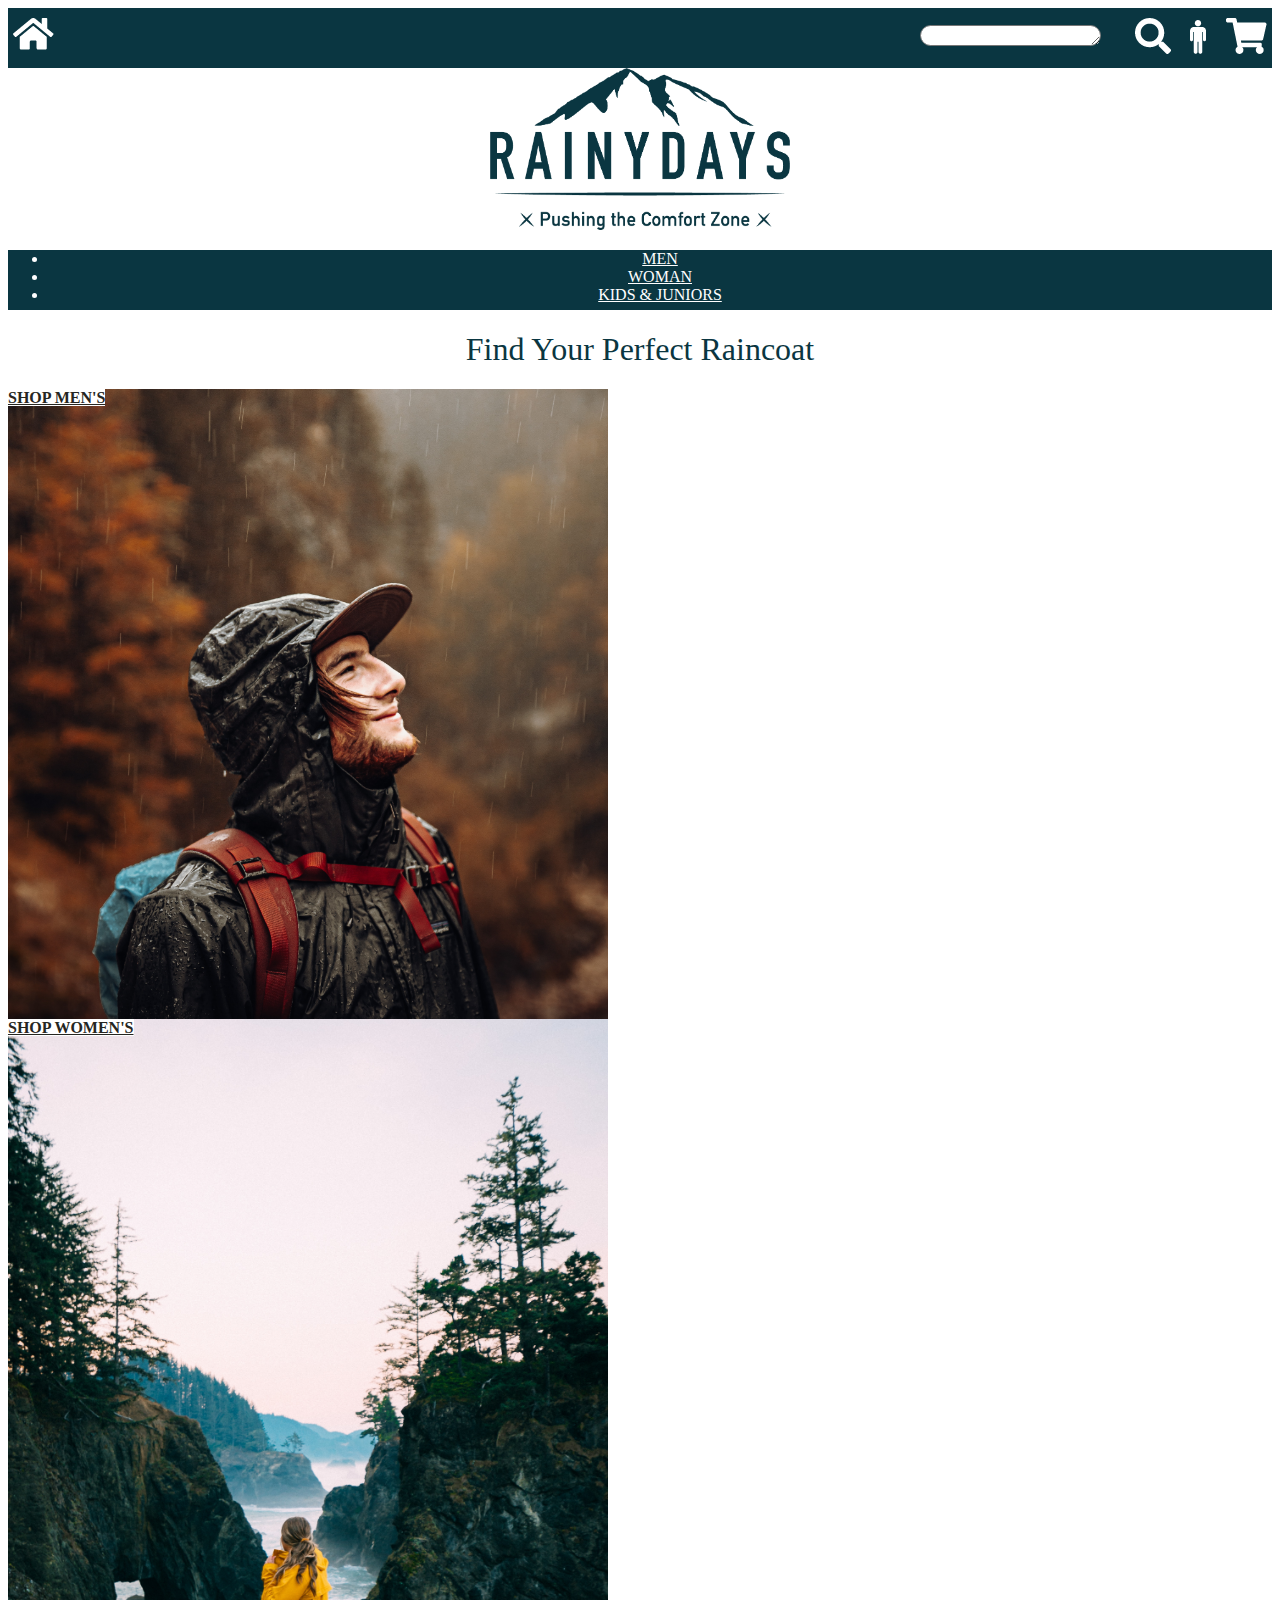
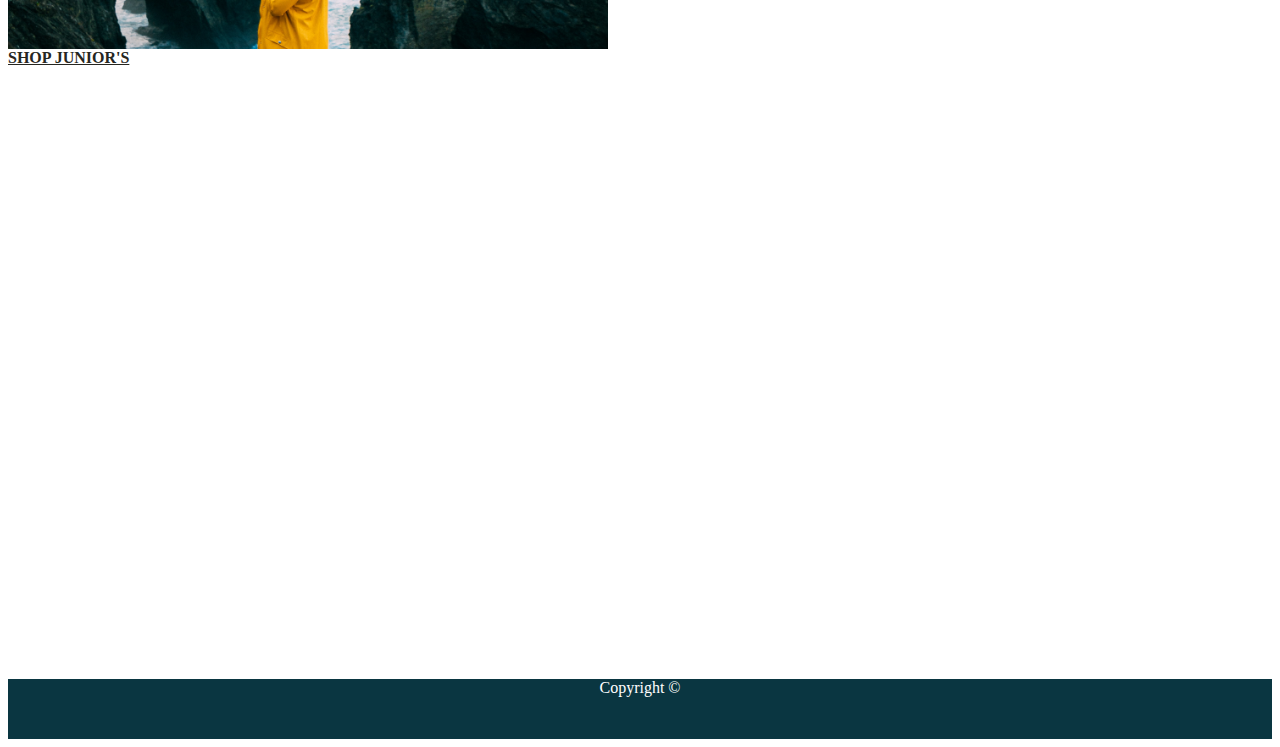
==== index.html @ 7eee3d95 "Initial commit" ====
<!DOCTYPE html>
<html>
    <head>
        <title>Rainy Days | Home</title>
        <meta name="description" content="This is a page for perfect raincoats">
        <meta name="viewport" content="width=device-width, initial-scale=1.0">
        <link href="styles.css" rel="stylesheet">
    </head>
    <body>
        <header class="header">
            <img src="images/Icon awesome-home.png" class="home-logo" alt="Logo of a house">
        <div class="right-logo">
            <textarea id="search" name="search"></textarea>
            <img src="images/Icon awesome-search.png" class="search-logo" alt="Logo of a magnifying glass">
            <img src="images/Icon ionic-ios-man.png" class="person-logo" alt="Logo of a person">
            <img src="images/Icon awesome-shopping-cart.png" class="cart-logo" alt="Logo of a shopping cart">
        </div>
        </header>
        <section class="welcome">
          <img src="images/RainyDays_Logo.png" class="rainydays_logo" alt="RainyDays Logo, block letters with a mountain ridge behind">
        </section>
        <section class=navigation>
            <nav>
                <ul>
                  <li><a href="MEN.html" class="navi">MEN</a></li>
                  <li><a href="WOMAN.html" class="navi">WOMAN</a></li>
                  <li><a href="KIDS & JUNIORS.html" class="navi">KIDS & JUNIORS</a></li>
                </ul>
           </nav>
        </section>
     <main>
         <h1>Find Your Perfect Raincoat</h1>
        <section class="welcome-men">
            <a href="MEN.html" class="cta-men">SHOP MEN'S</a>
        </section>
        <section class="welcome-women">
            <a href="WOMAN.html" class="cta-women">SHOP WOMEN'S</a>
        </section>
        <section class="welcome-kids">
            <a href="KIDS & JUNIORS.html" class="cta-kids">SHOP JUNIOR'S</a>
        </section>
     </main>
     <footer>Copyright &copy;</footer>
    </body>
</html>
---- styles.css ----
.rainydays_logo {
  max-width: 300px;
  float: center;
  margin-right: 15;
}

h1 {
  font-family: Cambria, Cochin, Georgia, Times, "Times New Roman", serif;
  font-size: 32;
  font-weight: lighter;
  color: #0a3641;
}

.men-shop {
  max-width: 550px;
  float: left;
  margin-right: 15;
}

.woman-shop {
  max-width: 550px;
  float: right;
  margin-right: 15;
}

.juniors-shop {
  max-width: 550px;
  margin-right: 15;
}

header,
footer {
  background-color: #0a3641;
  color: #ffffff;
  height: 60px;
}

.welcome {
  text-align: center;
}

footer {
  text-align: center;
}

h1 {
  text-align: center;
}

.navigation {
  background-color: #0a3641;
  color: #ffffff;
  text-align: center;
  height: 60px;
}

.navi {
  background-color: #0a3641;
  color: #ffffff;
}

.cta-men,
.cta-women,
.cta-kids {
  font-family: Calisto MT;
  font-size: 14;
  font-weight: bold;
}

.cta-men {
  background-color: #ffffff;
  color: #262621;
}

.cta-women {
  background-color: #ffffff;
  color: #262621;
}

.cta-kids {
  background-color: #ffffff;
  color: #262621;
}

/* Home page */

.welcome-men {
  background-image: url("images/Rain22.jpg");
  background-size: 600px;
  background-repeat: no-repeat;
  min-height: 70vh;
}

.welcome-women {
  background-image: url("images/Rain 7.jpg");
  background-size: 600px;
  background-repeat: no-repeat;
  min-height: 70vh;
}

.welcome-kids {
  background-image: url("images/Rain1.jpg");
  background-size: 450px;
  background-repeat: no-repeat;
  min-height: 70vh;
}

.header {
  position: relative;
}

.home-logo {
  position: relative;
  top: 10px;
  float: left;
  left: 5px;
}

.right-logo {
  position: relative;
  top: 10px;
  float: right;
  right: 5px;
}

.person-logo {
  position: relative;
  right: 15px;
}

.search-logo {
  position: relative;
  right: 30px;
}

textarea {
  position: relative;
  height: 15px;
  right: 60px;
  bottom: 8px;
  border-radius: 50px;
}
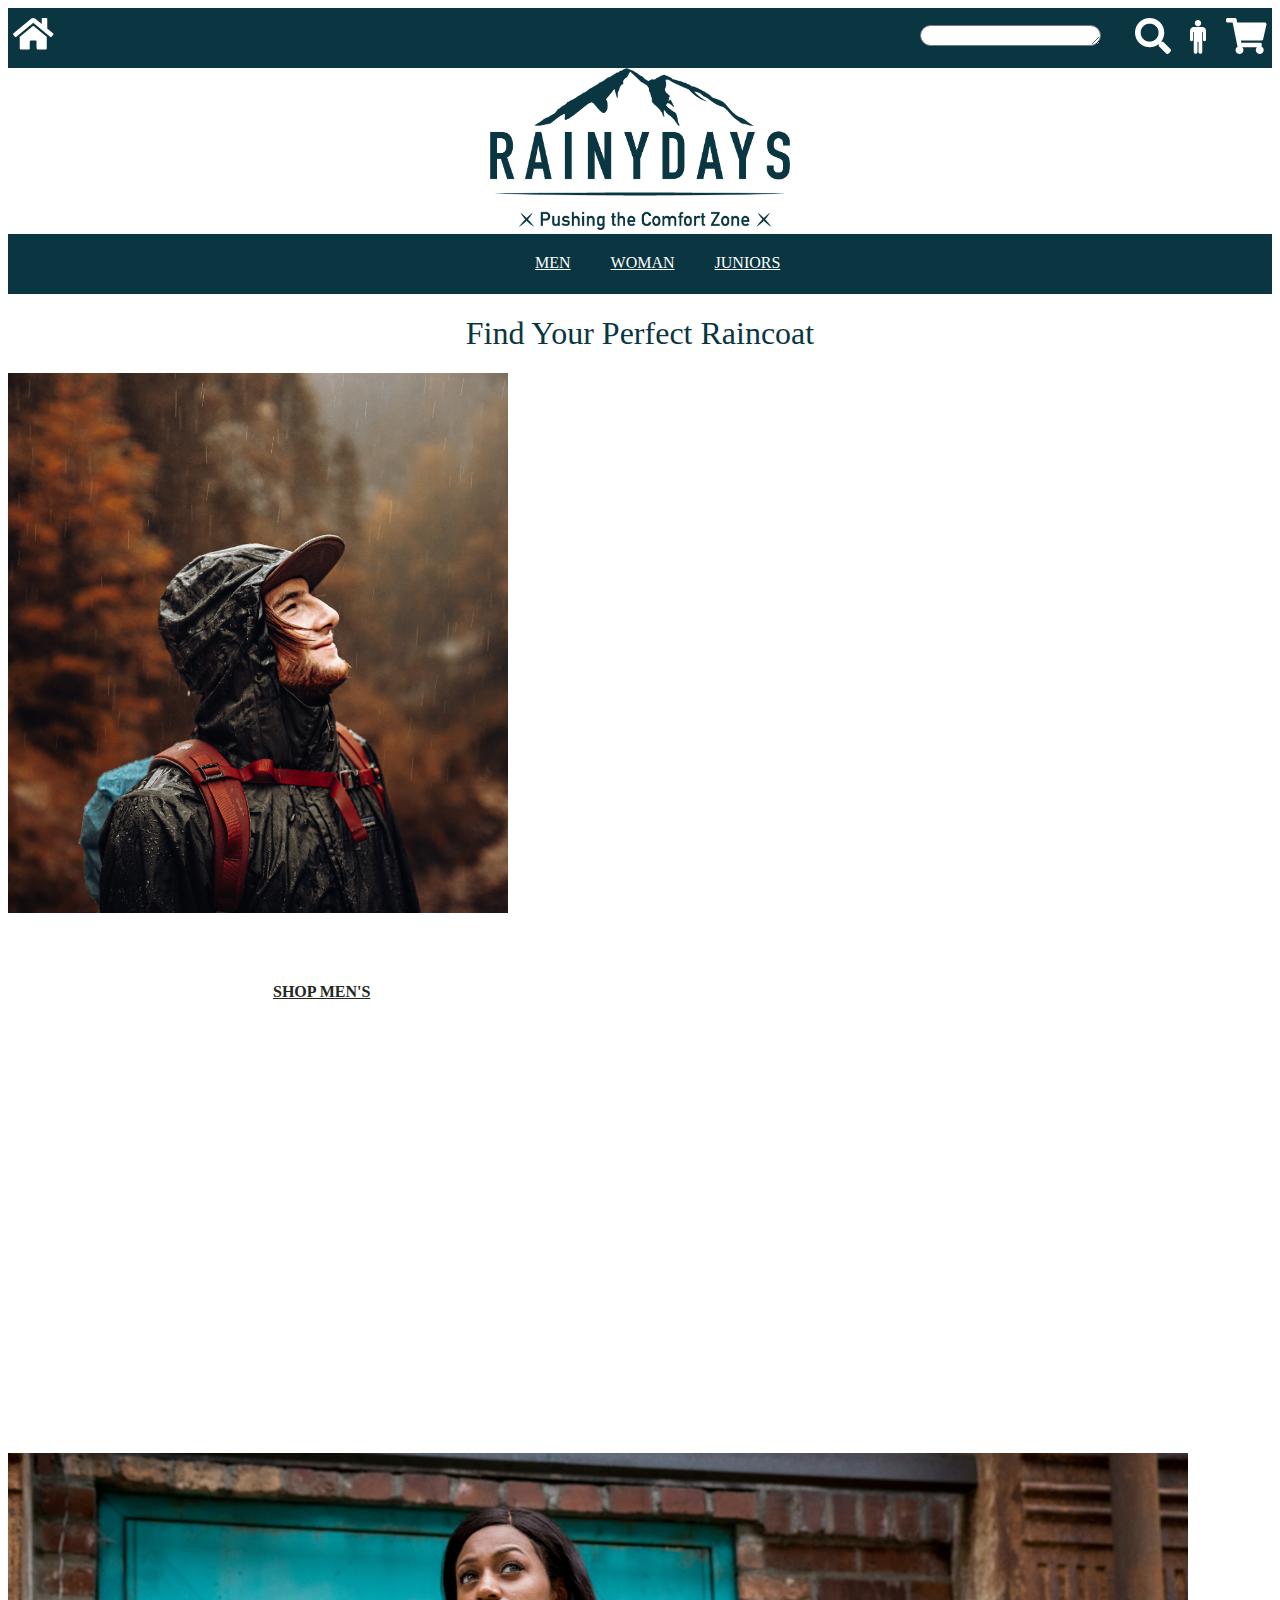
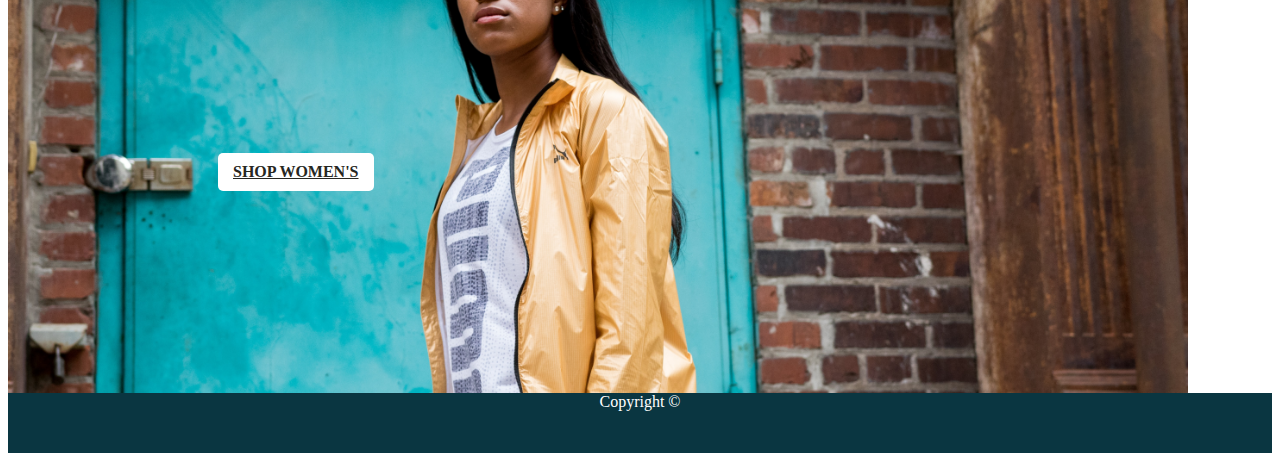
==== commit 8bf211e2: "change picture" ====
--- a/index.html
+++ b/index.html
@@ -19,26 +19,24 @@
         <section class="welcome">
           <img src="images/RainyDays_Logo.png" class="rainydays_logo" alt="RainyDays Logo, block letters with a mountain ridge behind">
         </section>
-        <section class=navigation>
+        <div class="navigation">
             <nav>
-                <ul>
-                  <li><a href="MEN.html" class="navi">MEN</a></li>
-                  <li><a href="WOMAN.html" class="navi">WOMAN</a></li>
-                  <li><a href="KIDS & JUNIORS.html" class="navi">KIDS & JUNIORS</a></li>
-                </ul>
+                <a href="MEN.html" class="nav-men">MEN</a>
+                <a href="WOMAN.html" class="nav-women">WOMAN</a>
+                <a href="KIDS & JUNIORS.html" class="nav-kid">JUNIORS</a>
            </nav>
-        </section>
+        </div>
      <main>
          <h1>Find Your Perfect Raincoat</h1>
-        <section class="welcome-men">
-            <a href="MEN.html" class="cta-men">SHOP MEN'S</a>
-        </section>
-        <section class="welcome-women">
-            <a href="WOMAN.html" class="cta-women">SHOP WOMEN'S</a>
-        </section>
-        <section class="welcome-kids">
-            <a href="KIDS & JUNIORS.html" class="cta-kids">SHOP JUNIOR'S</a>
-        </section>
+            <section class="welcome-men">
+                <a href="MEN.html" class="cta-men">SHOP MEN'S</a>
+            </section>
+            <section class="welcome-kids">
+                <a href="KIDS & JUNIORS.html" class="cta-kids">SHOP JUNIOR'S</a>
+            </section>
+            <section class="welcome-women">
+                <a href="WOMAN.html" class="cta-women">SHOP WOMEN'S</a>
+            </section>          
      </main>
      <footer>Copyright &copy;</footer>
     </body>
--- a/styles.css
+++ b/styles.css
@@ -9,6 +9,11 @@
   font-size: 32;
   font-weight: lighter;
   color: #0a3641;
+}
+
+footer {
+  font-family: Cambria, Cochin, Georgia, Times, "Times New Roman", serif;
+  font-size: 32;
 }
 
 .men-shop {
@@ -49,13 +54,30 @@
 
 .navigation {
   background-color: #0a3641;
-  color: #ffffff;
-  text-align: center;
   height: 60px;
 }
 
-.navi {
-  background-color: #0a3641;
+nav {
+  display: flex;
+  flex-direction: row;
+  justify-content: flex-start;
+  width: 250px;
+  margin: auto;
+}
+
+nav a {
+  padding: 20px;
+}
+
+.nav-men {
+  color: #ffffff;
+}
+
+.nav-women {
+  color: #ffffff;
+}
+
+.nav-kid {
   color: #ffffff;
 }
 
@@ -70,39 +92,57 @@
 .cta-men {
   background-color: #ffffff;
   color: #262621;
+  padding: 10px 15px;
+  border-radius: 5px;
+  position: absolute;
+  top: 600px;
+  left: 250px;
 }
 
 .cta-women {
   background-color: #ffffff;
   color: #262621;
+  padding: 10px 15px;
+  border-radius: 5px;
+  position: absolute;
+  top: 300px;
+  left: 210px;
 }
 
 .cta-kids {
   background-color: #ffffff;
   color: #262621;
+  padding: 10px 15px;
+  border-radius: 5px;
+  position: absolute;
+  top: 600px;
+  left: 220px;
 }
 
 /* Home page */
 
 .welcome-men {
   background-image: url("images/Rain22.jpg");
-  background-size: 600px;
+  background-size: 500px;
   background-repeat: no-repeat;
-  min-height: 70vh;
+  min-height: 60vh;
+  position: relative;
 }
 
 .welcome-women {
-  background-image: url("images/Rain 7.jpg");
-  background-size: 600px;
+  background-image: url("images/Rain2.jpg");
+  background-size: 1180px;
   background-repeat: no-repeat;
-  min-height: 70vh;
+  min-height: 60vh;
+  position: relative;
 }
 
 .welcome-kids {
   background-image: url("images/Rain1.jpg");
-  background-size: 450px;
+  background-size: 500px;
   background-repeat: no-repeat;
-  min-height: 70vh;
+  min-height: 60vh;
+  position: relative;
 }
 
 .header {
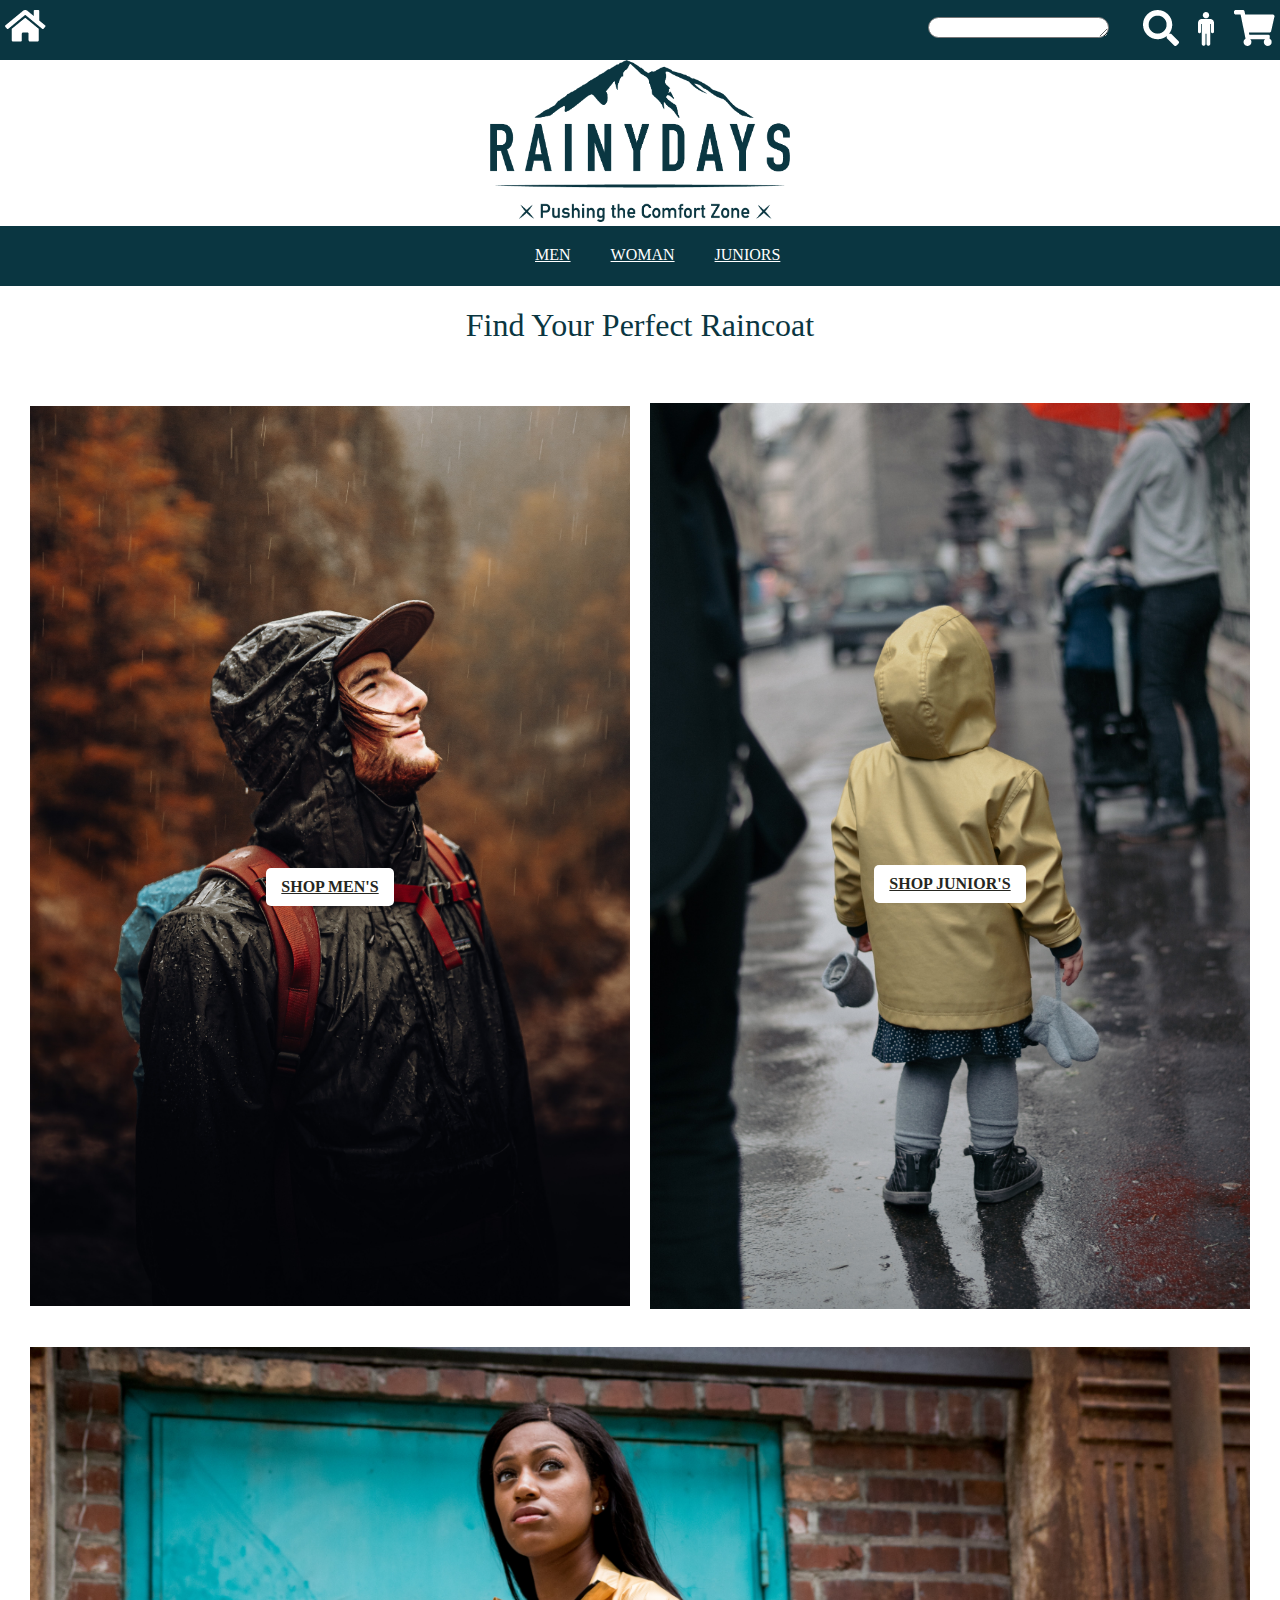
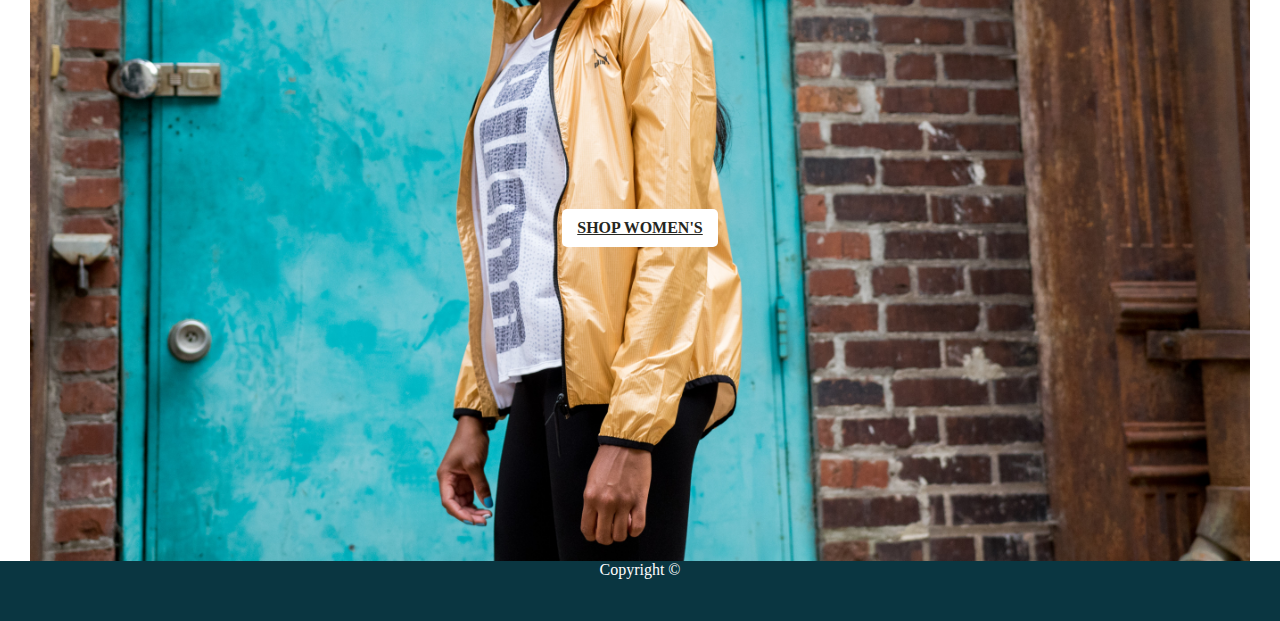
==== commit a885e0ea: "cta changes" ====
--- a/index.html
+++ b/index.html
@@ -23,20 +23,27 @@
             <nav>
                 <a href="MEN.html" class="nav-men">MEN</a>
                 <a href="WOMAN.html" class="nav-women">WOMAN</a>
-                <a href="KIDS & JUNIORS.html" class="nav-kid">JUNIORS</a>
+                <a href="KIDS_and_JUNIORS.html" class="nav-kid">JUNIORS</a>
            </nav>
         </div>
      <main>
          <h1>Find Your Perfect Raincoat</h1>
-            <section class="welcome-men">
-                <a href="MEN.html" class="cta-men">SHOP MEN'S</a>
-            </section>
-            <section class="welcome-kids">
-                <a href="KIDS & JUNIORS.html" class="cta-kids">SHOP JUNIOR'S</a>
-            </section>
-            <section class="welcome-women">
-                <a href="WOMAN.html" class="cta-women">SHOP WOMEN'S</a>
-            </section>          
+         <section class="home-section">
+            <div class="home-card">
+              <a href="MEN.html" class="cta">SHOP MEN'S</a>
+              <img src="./images/Rain22.jpg" alt="" class="home-image" />
+            </div>
+            <div class="home-card">
+              <a href="KIDS & JUNIORS.html" class="cta">SHOP JUNIOR'S</a>
+              <img src="./images/rain1.jpg" alt="" class="home-image" />
+            </div>
+          </section>
+          <section class="home-section">
+            <div class="home-card">
+              <a href="WOMAN.html" class="cta">SHOP WOMEN'S</a>
+              <img src="./images/Rain2.jpg" alt="" class="home-image-w" />
+            </div>
+          </section>         
      </main>
      <footer>Copyright &copy;</footer>
     </body>
--- a/styles.css
+++ b/styles.css
@@ -1,3 +1,7 @@
+body {
+  margin: 0;
+}
+
 .rainydays_logo {
   max-width: 300px;
   float: center;
@@ -81,68 +85,35 @@
   color: #ffffff;
 }
 
-.cta-men,
-.cta-women,
-.cta-kids {
+.cta {
   font-family: Calisto MT;
   font-size: 14;
   font-weight: bold;
-}
-
-.cta-men {
   background-color: #ffffff;
   color: #262621;
   padding: 10px 15px;
   border-radius: 5px;
-  position: absolute;
-  top: 600px;
-  left: 250px;
-}
-
-.cta-women {
-  background-color: #ffffff;
-  color: #262621;
-  padding: 10px 15px;
-  border-radius: 5px;
-  position: absolute;
-  top: 300px;
-  left: 210px;
-}
-
-.cta-kids {
-  background-color: #ffffff;
-  color: #262621;
-  padding: 10px 15px;
-  border-radius: 5px;
-  position: absolute;
-  top: 600px;
-  left: 220px;
+  position: relative;
+  top: 500px;
 }
 
 /* Home page */
 
-.welcome-men {
-  background-image: url("images/Rain22.jpg");
-  background-size: 500px;
-  background-repeat: no-repeat;
-  min-height: 60vh;
-  position: relative;
+.home-image {
+  max-width: 600px;
 }
 
-.welcome-women {
-  background-image: url("images/Rain2.jpg");
-  background-size: 1180px;
-  background-repeat: no-repeat;
-  min-height: 60vh;
-  position: relative;
+.home-image-w {
+  max-width: 1220px;
 }
 
-.welcome-kids {
-  background-image: url("images/Rain1.jpg");
-  background-size: 500px;
-  background-repeat: no-repeat;
-  min-height: 60vh;
-  position: relative;
+.home-section {
+  display: flex;
+  justify-content: center;
+}
+
+.home-section div:last-of-type {
+  margin: 0;
 }
 
 .header {
@@ -180,3 +151,12 @@
   bottom: 8px;
   border-radius: 50px;
 }
+
+.home-card {
+  display: flex;
+  flex-direction: column;
+  margin-right: 20px;
+  justify-content: center;
+  align-items: center;
+  position: relative;
+}
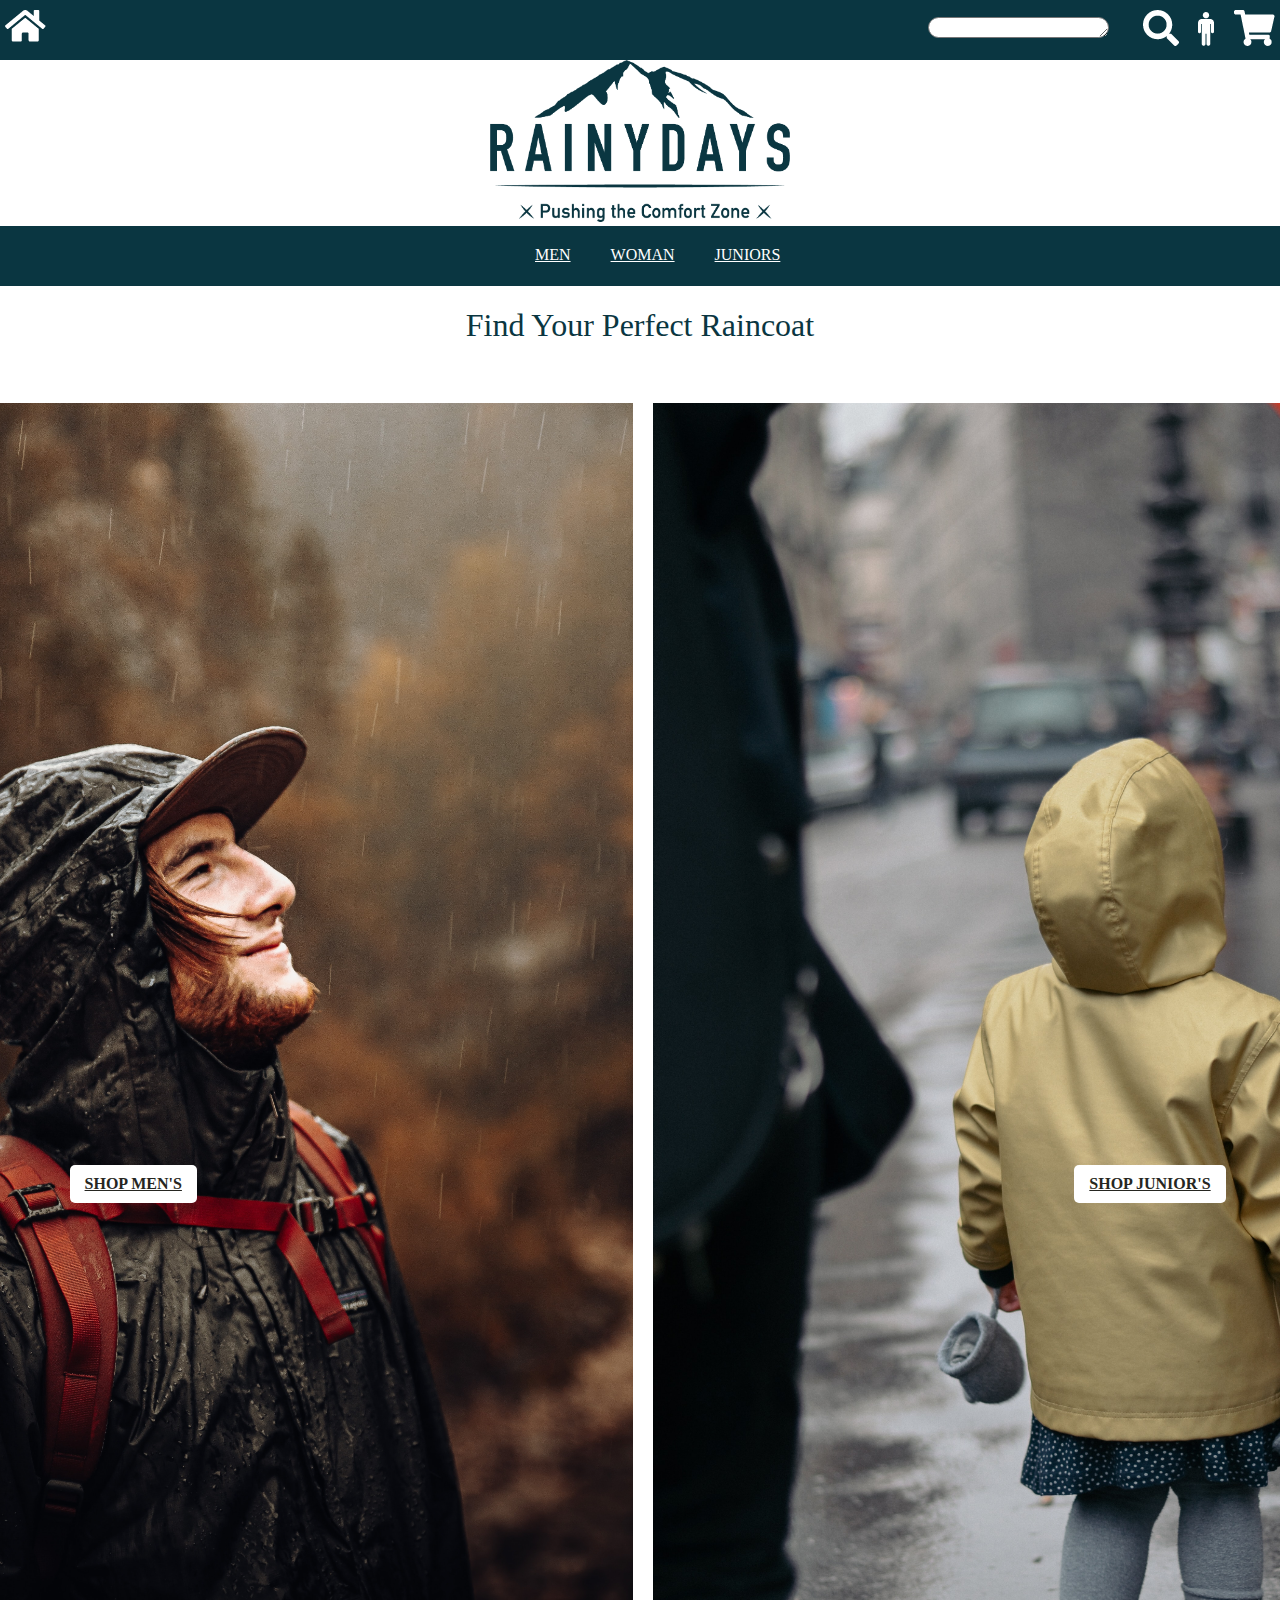
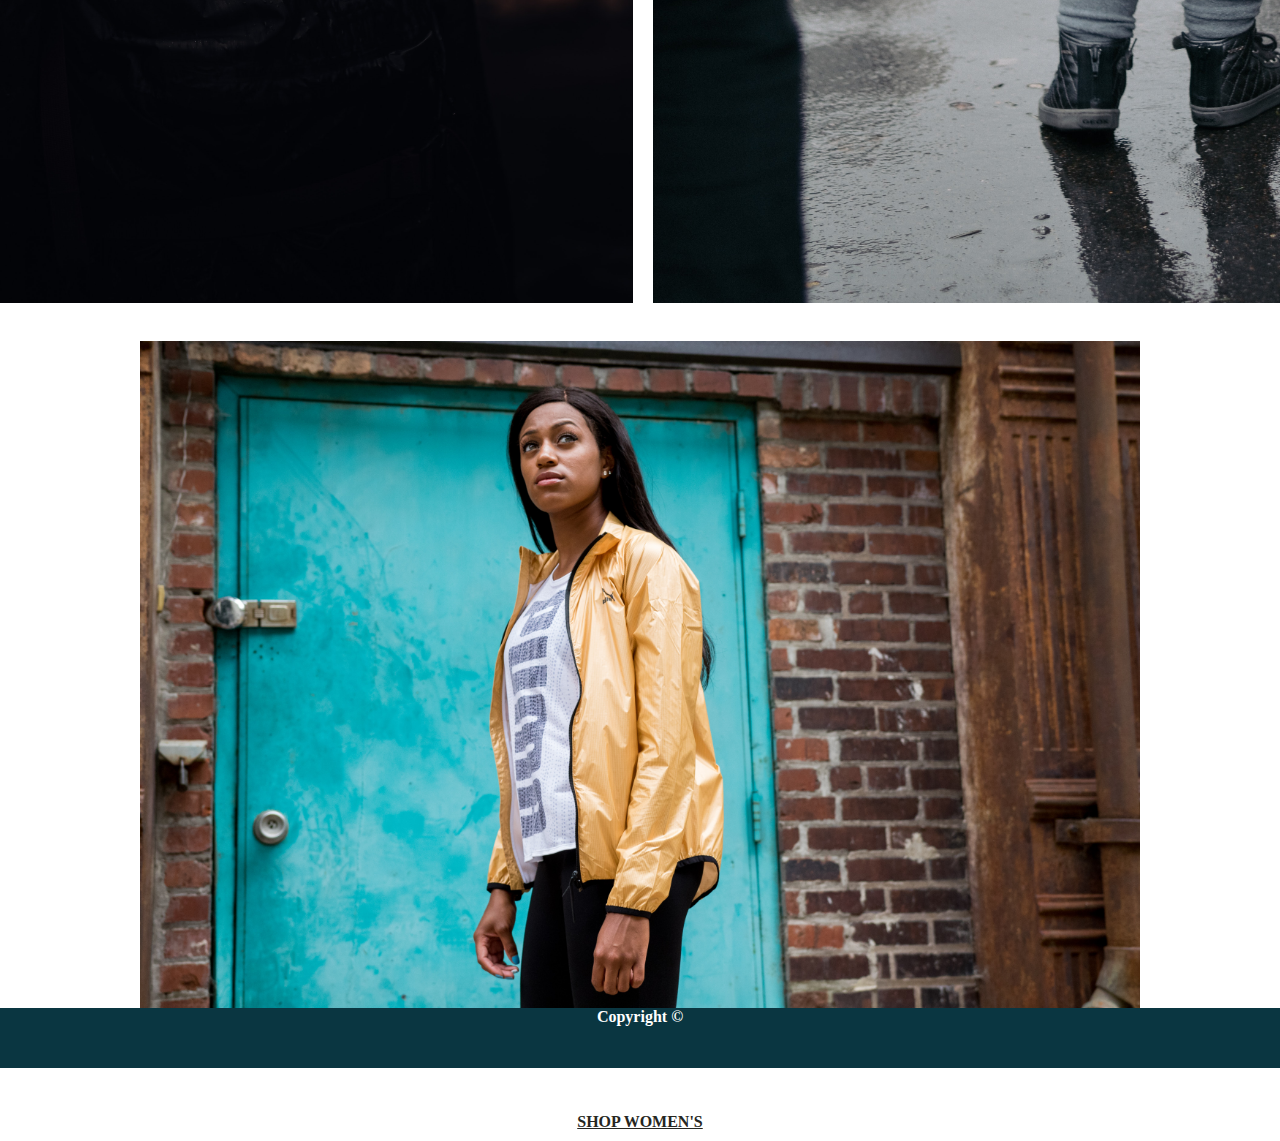
==== commit 754cdd71: "media screen" ====
--- a/index.html
+++ b/index.html
@@ -40,8 +40,8 @@
           </section>
           <section class="home-section">
             <div class="home-card">
-              <a href="WOMAN.html" class="cta">SHOP WOMEN'S</a>
-              <img src="./images/Rain2.jpg" alt="" class="home-image-w" />
+              <a href="WOMAN.html" class="cta w">SHOP WOMEN'S</a>
+              <img src="./images/Rain2.jpg" alt="" class="home-image w" />
             </div>
           </section>         
      </main>
--- a/styles.css
+++ b/styles.css
@@ -50,6 +50,7 @@
 
 footer {
   text-align: center;
+  font-weight: bold;
 }
 
 h1 {
@@ -94,17 +95,18 @@
   padding: 10px 15px;
   border-radius: 5px;
   position: relative;
-  top: 500px;
+  top: 800px;
 }
 
 /* Home page */
 
 .home-image {
-  max-width: 600px;
+  max-width: 1000px;
+  max-height: 1500px;
 }
 
 .home-image-w {
-  max-width: 1220px;
+  max-width: 2010px;
 }
 
 .home-section {
@@ -160,3 +162,19 @@
   align-items: center;
   position: relative;
 }
+
+@media screen (max-width: 768px) {
+  .home-section {
+    display: block;
+  }
+  .cta {
+    top: 300px;
+  }
+  .home-image,
+  .home-image-w {
+    width: 100%;
+  }
+  .cta.w {
+    top: 150px;
+  }
+}
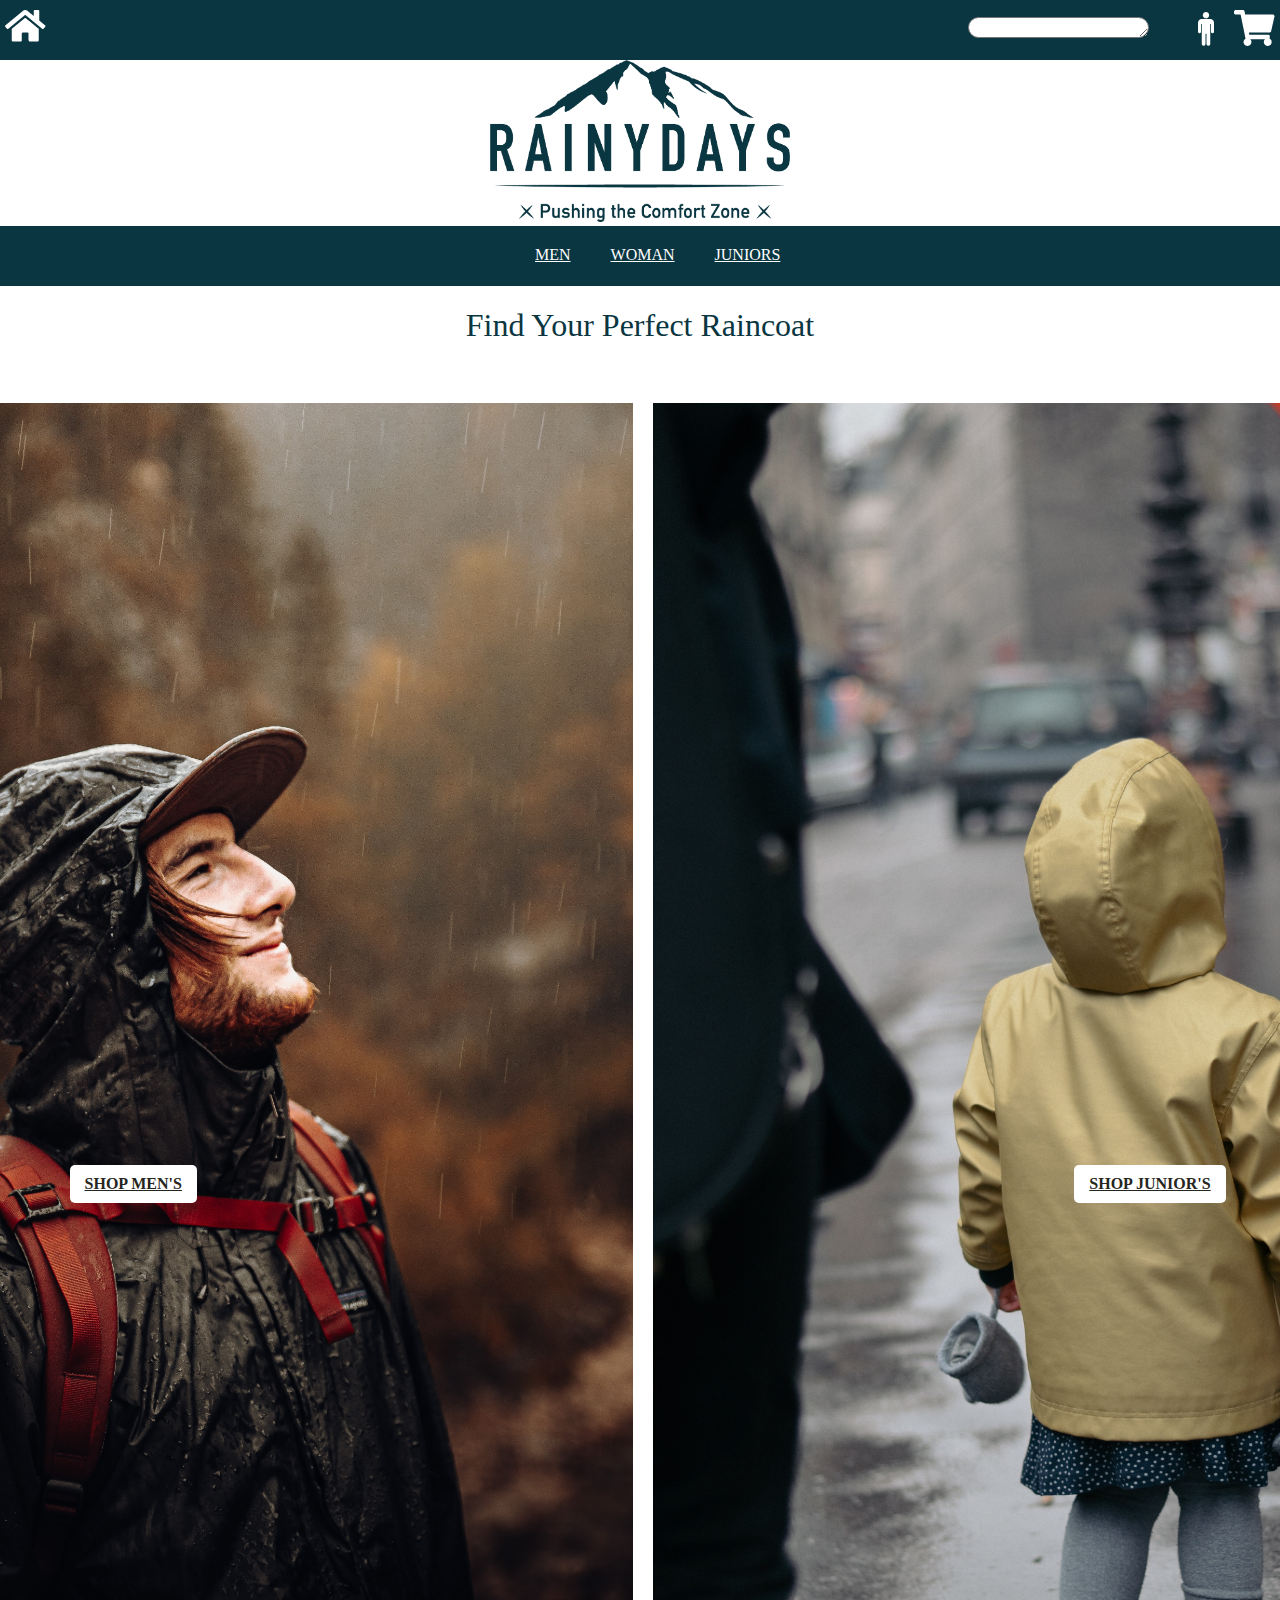
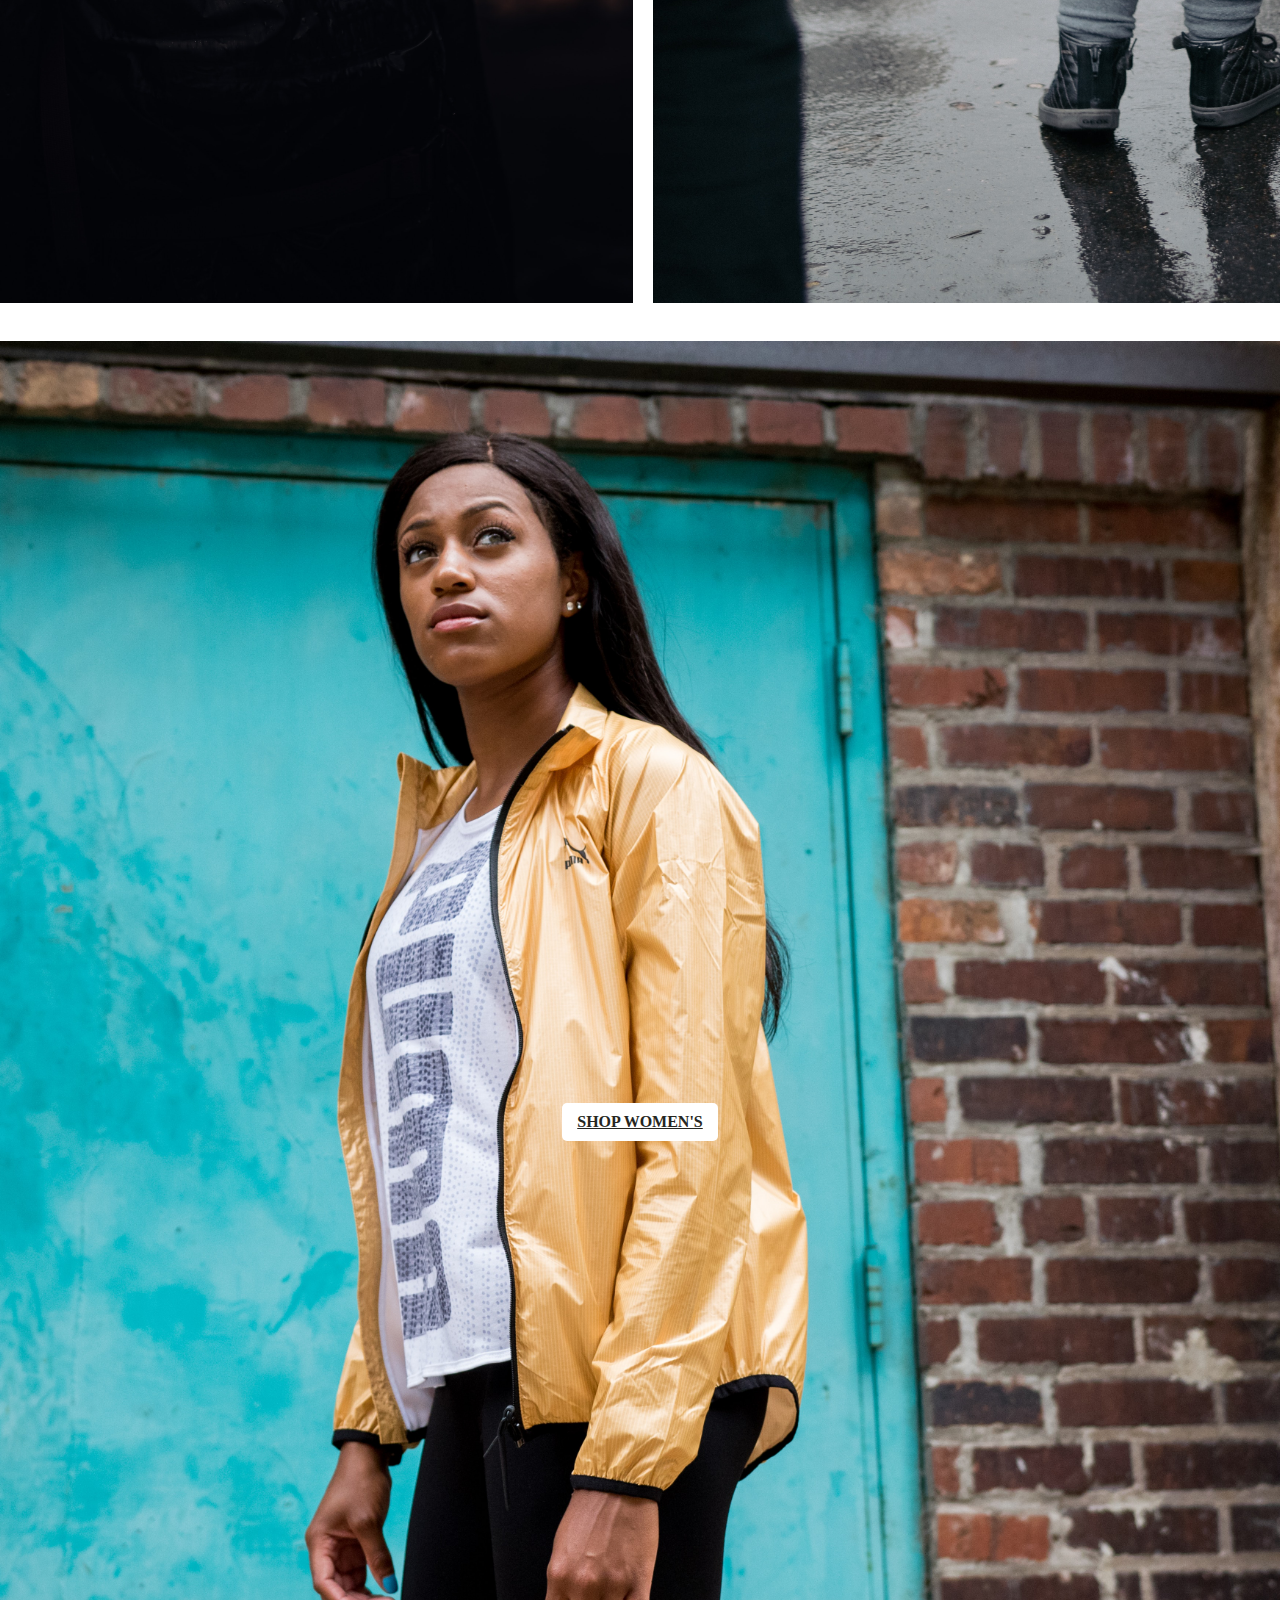
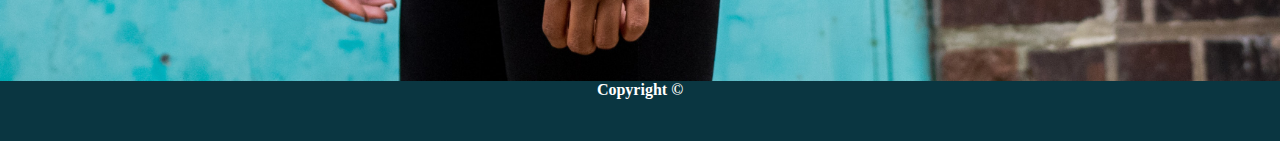
==== commit f83bf1f6: "fixed error on media" ====
--- a/index.html
+++ b/index.html
@@ -11,7 +11,6 @@
             <img src="images/Icon awesome-home.png" class="home-logo" alt="Logo of a house">
         <div class="right-logo">
             <textarea id="search" name="search"></textarea>
-            <img src="images/Icon awesome-search.png" class="search-logo" alt="Logo of a magnifying glass">
             <img src="images/Icon ionic-ios-man.png" class="person-logo" alt="Logo of a person">
             <img src="images/Icon awesome-shopping-cart.png" class="cart-logo" alt="Logo of a shopping cart">
         </div>
@@ -41,7 +40,7 @@
           <section class="home-section">
             <div class="home-card">
               <a href="WOMAN.html" class="cta w">SHOP WOMEN'S</a>
-              <img src="./images/Rain2.jpg" alt="" class="home-image w" />
+              <img src="./images/Rain2.jpg" alt="" class="home-image-w" />
             </div>
           </section>         
      </main>
--- a/styles.css
+++ b/styles.css
@@ -163,7 +163,7 @@
   position: relative;
 }
 
-@media screen (max-width: 768px) {
+@media screen and (max-width: 768px) {
   .home-section {
     display: block;
   }
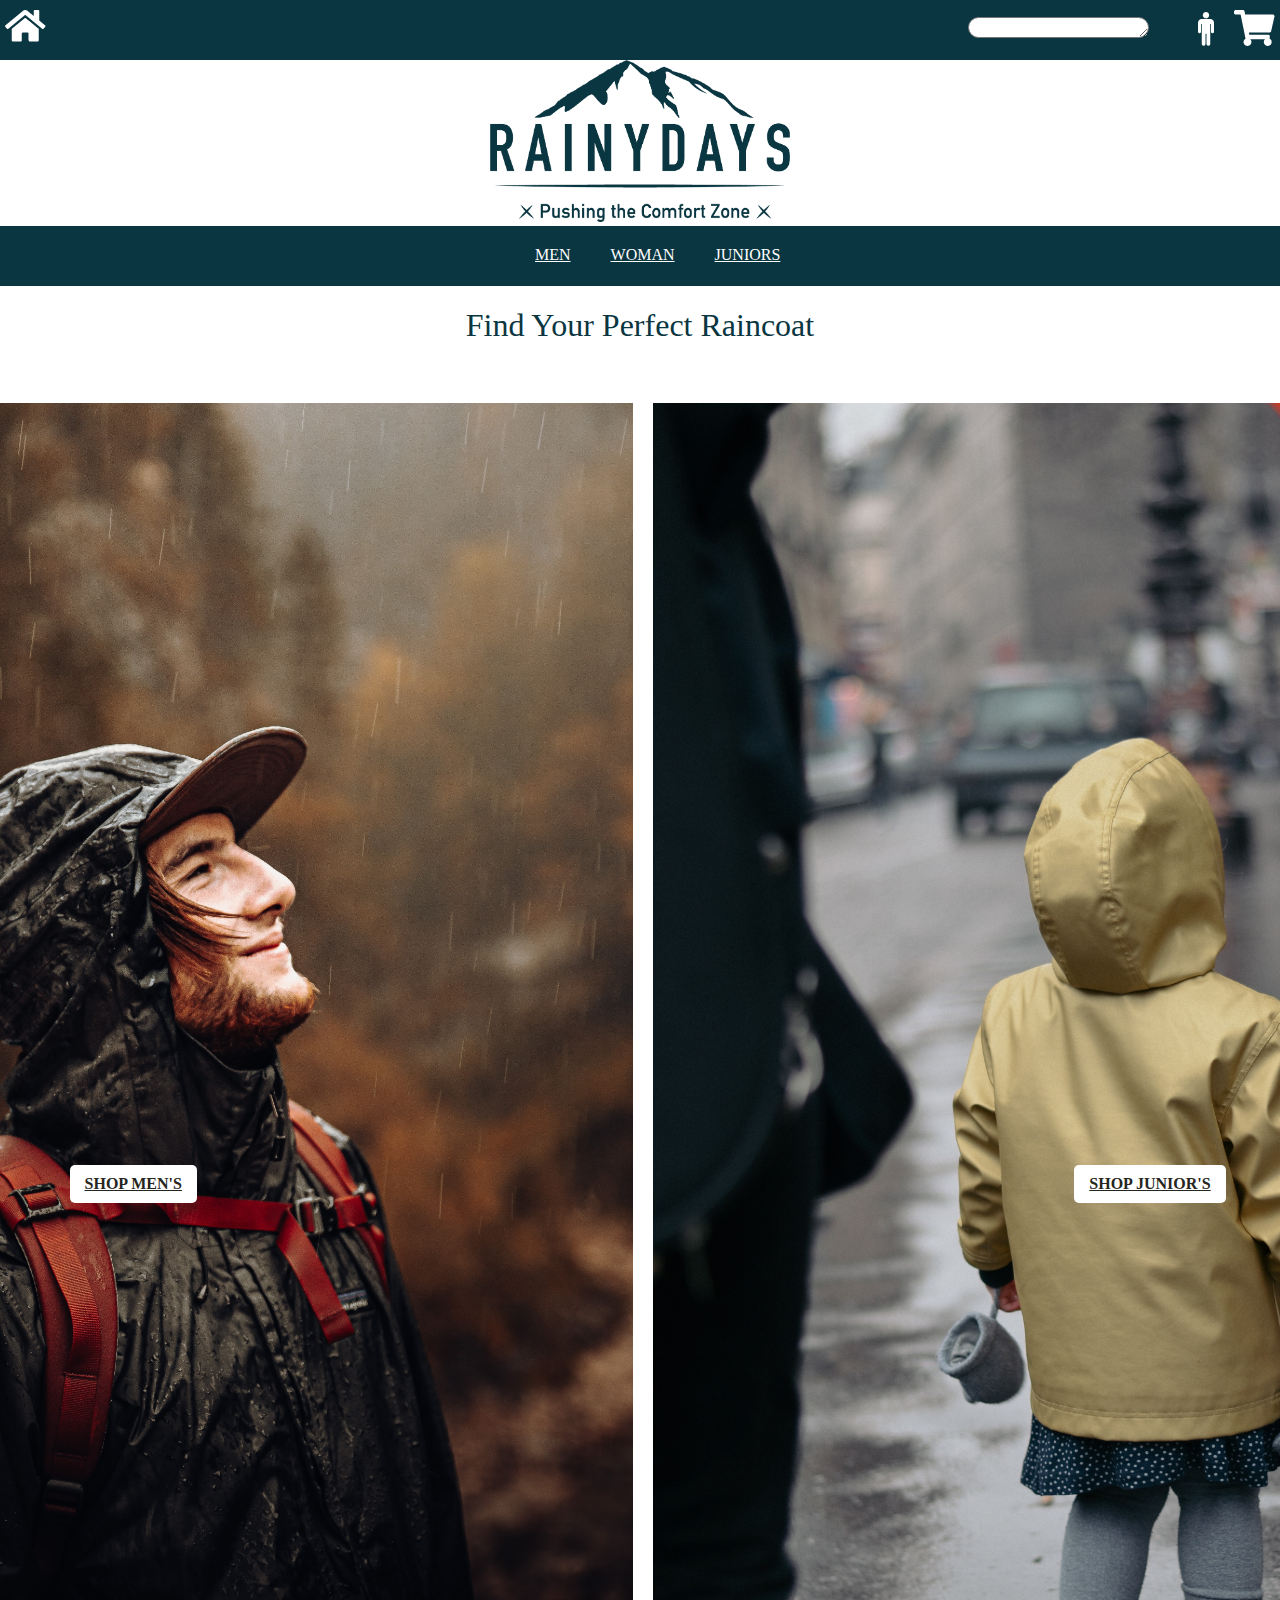
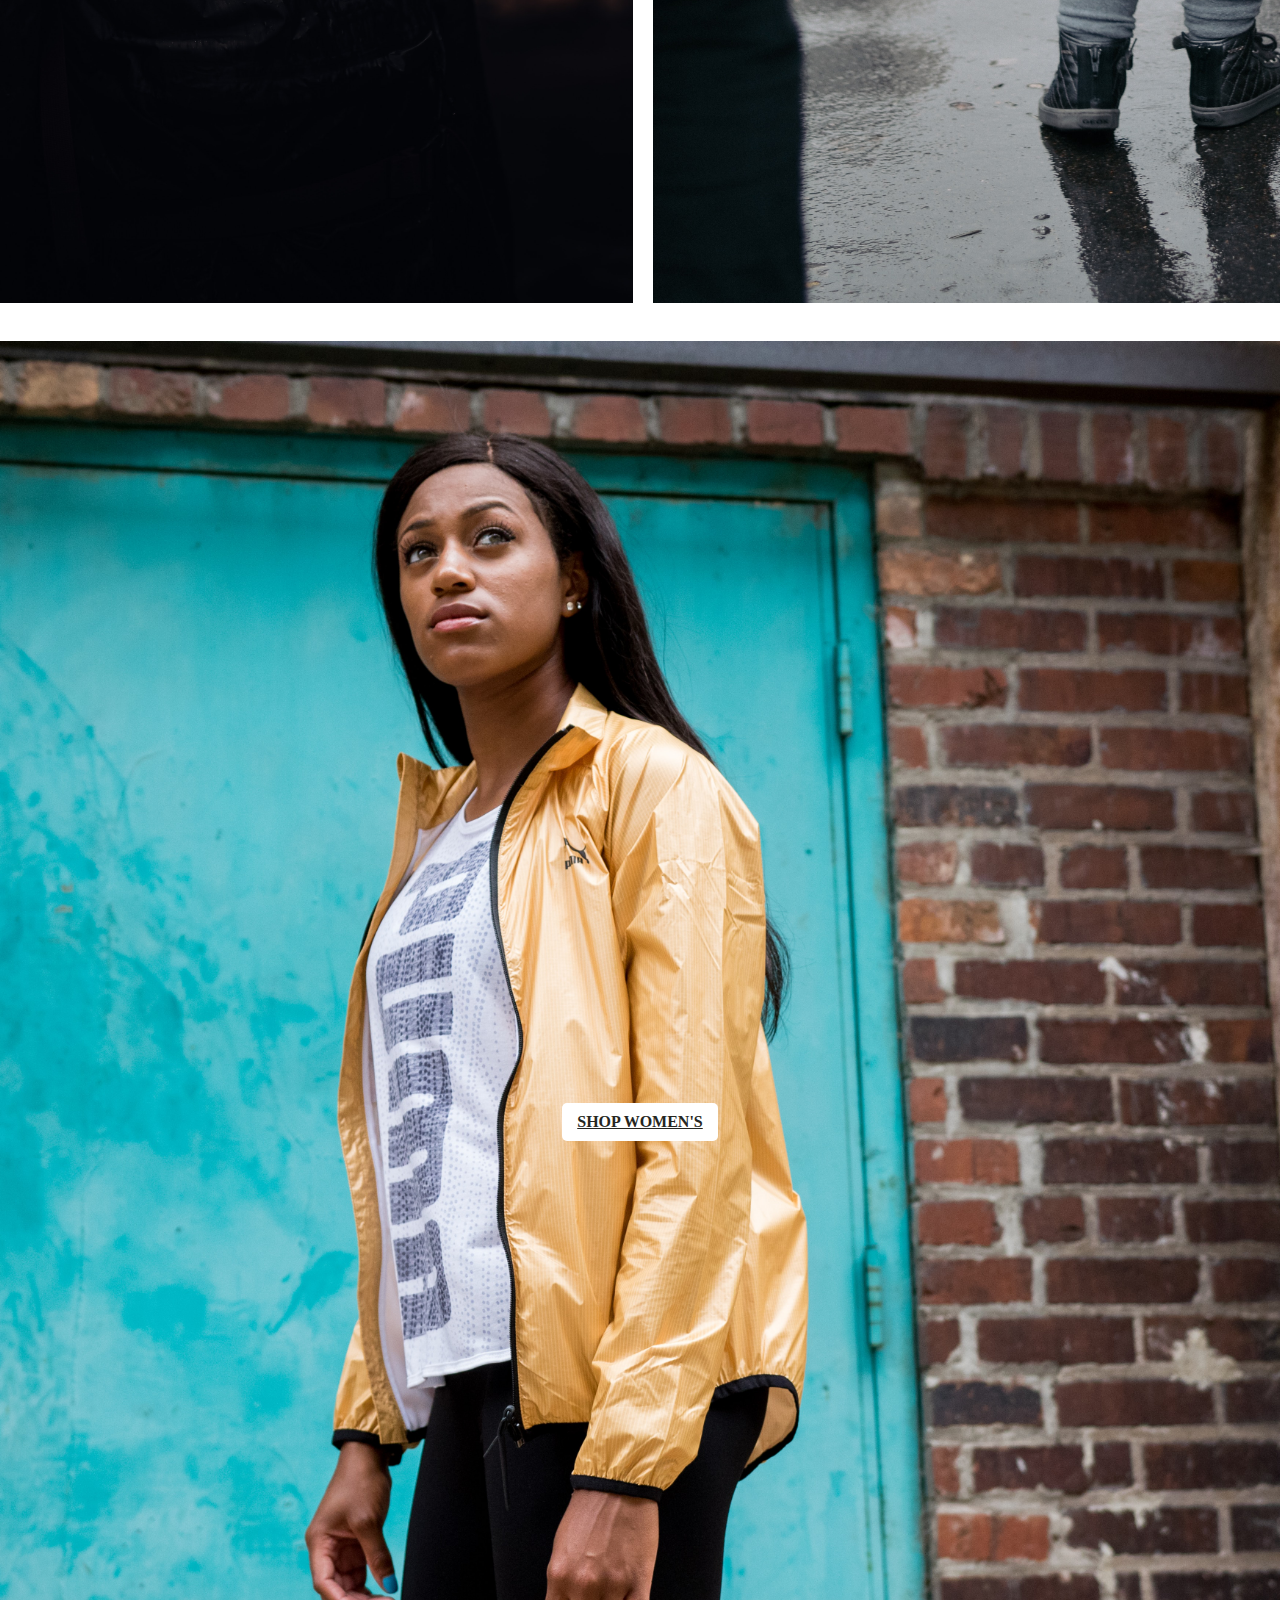
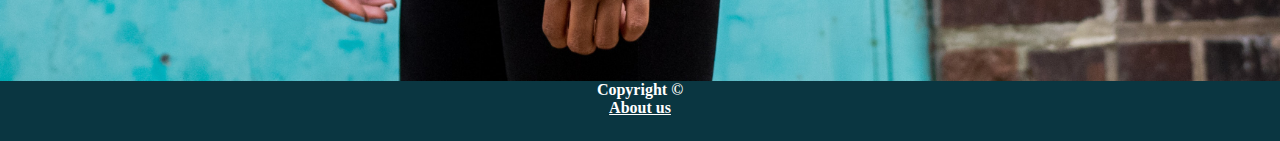
==== commit ea71d2f4: "added about" ====
--- a/index.html
+++ b/index.html
@@ -44,6 +44,9 @@
             </div>
           </section>         
      </main>
-     <footer>Copyright &copy;</footer>
+     <footer>
+       <div class="footer-copyright">Copyright &copy;</div>
+       <a href="about.html" class="about">About us</a></div>
+    </footer>
     </body>
 </html>--- a/styles.css
+++ b/styles.css
@@ -40,8 +40,15 @@
 header,
 footer {
   background-color: #0a3641;
+  height: 60px;
+}
+
+.footer-copyright {
   color: #ffffff;
-  height: 60px;
+}
+
+.about {
+  color: #ffffff;
 }
 
 .welcome {
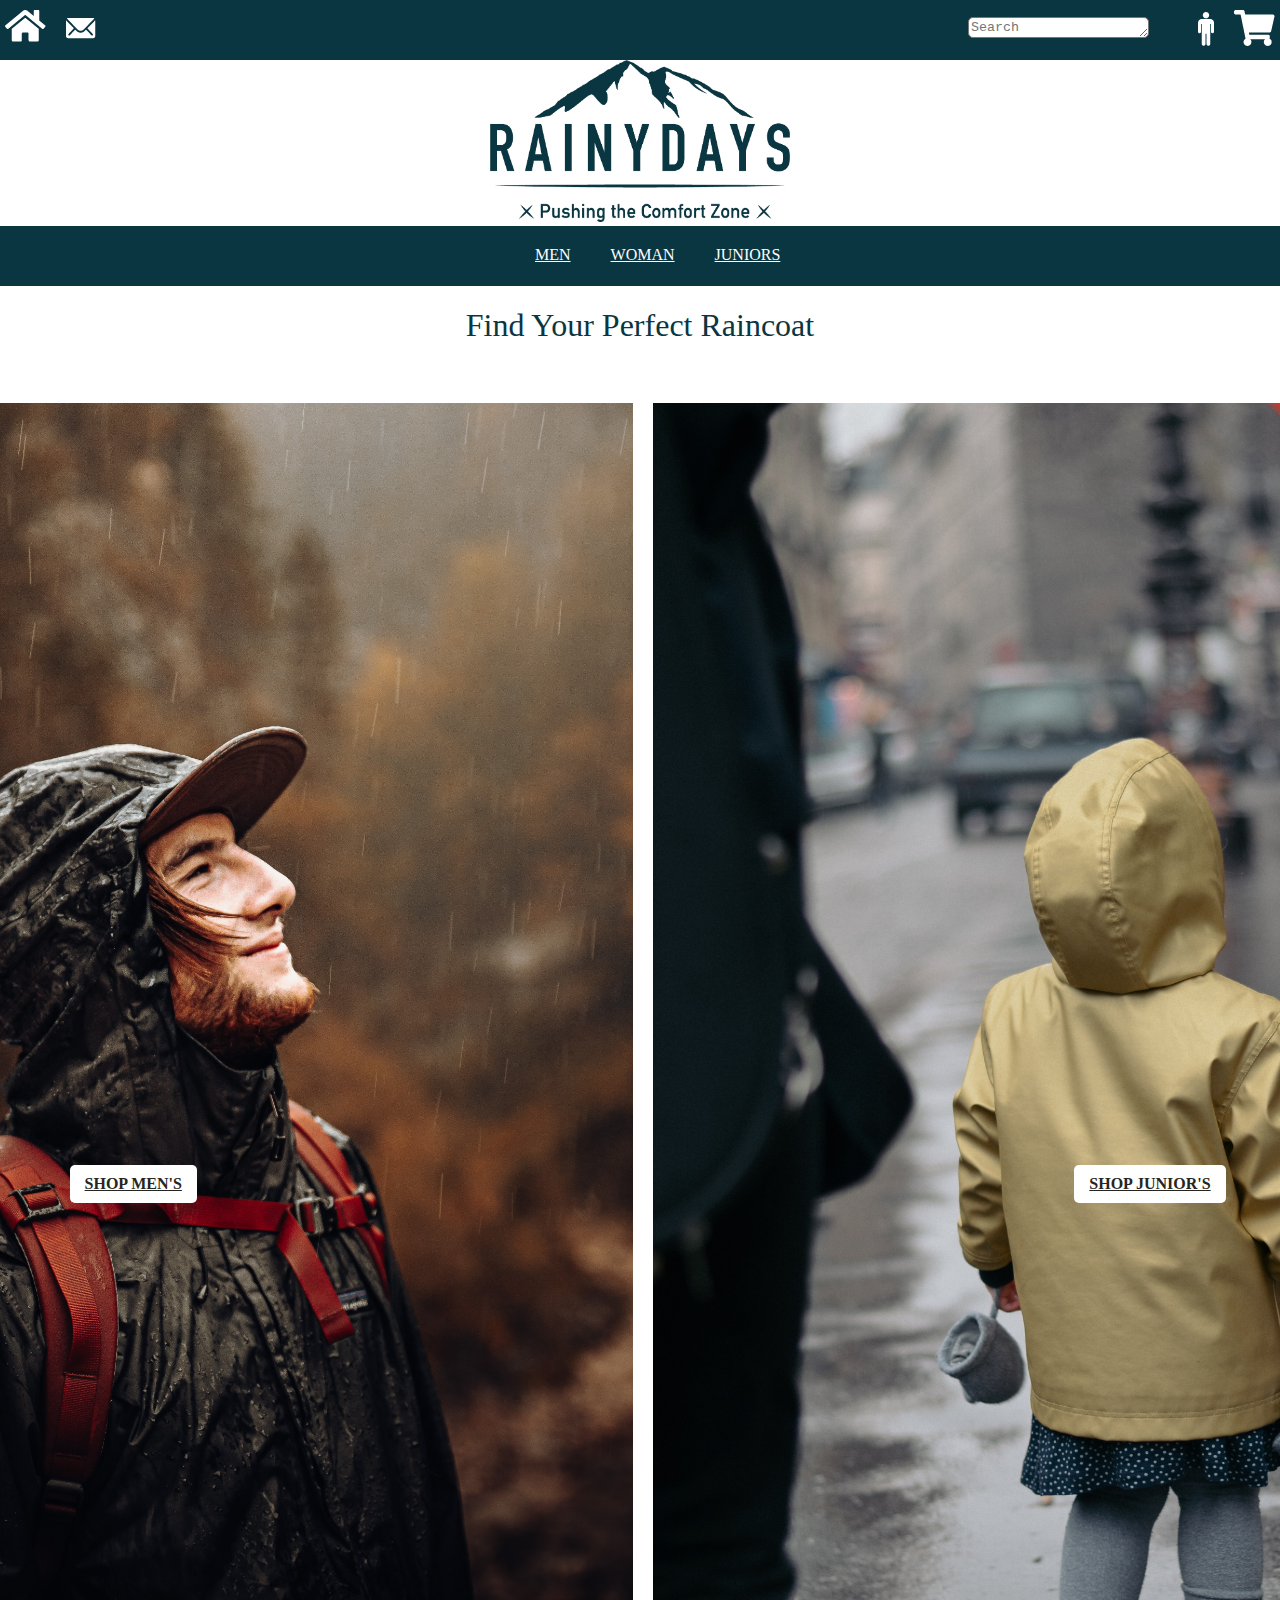
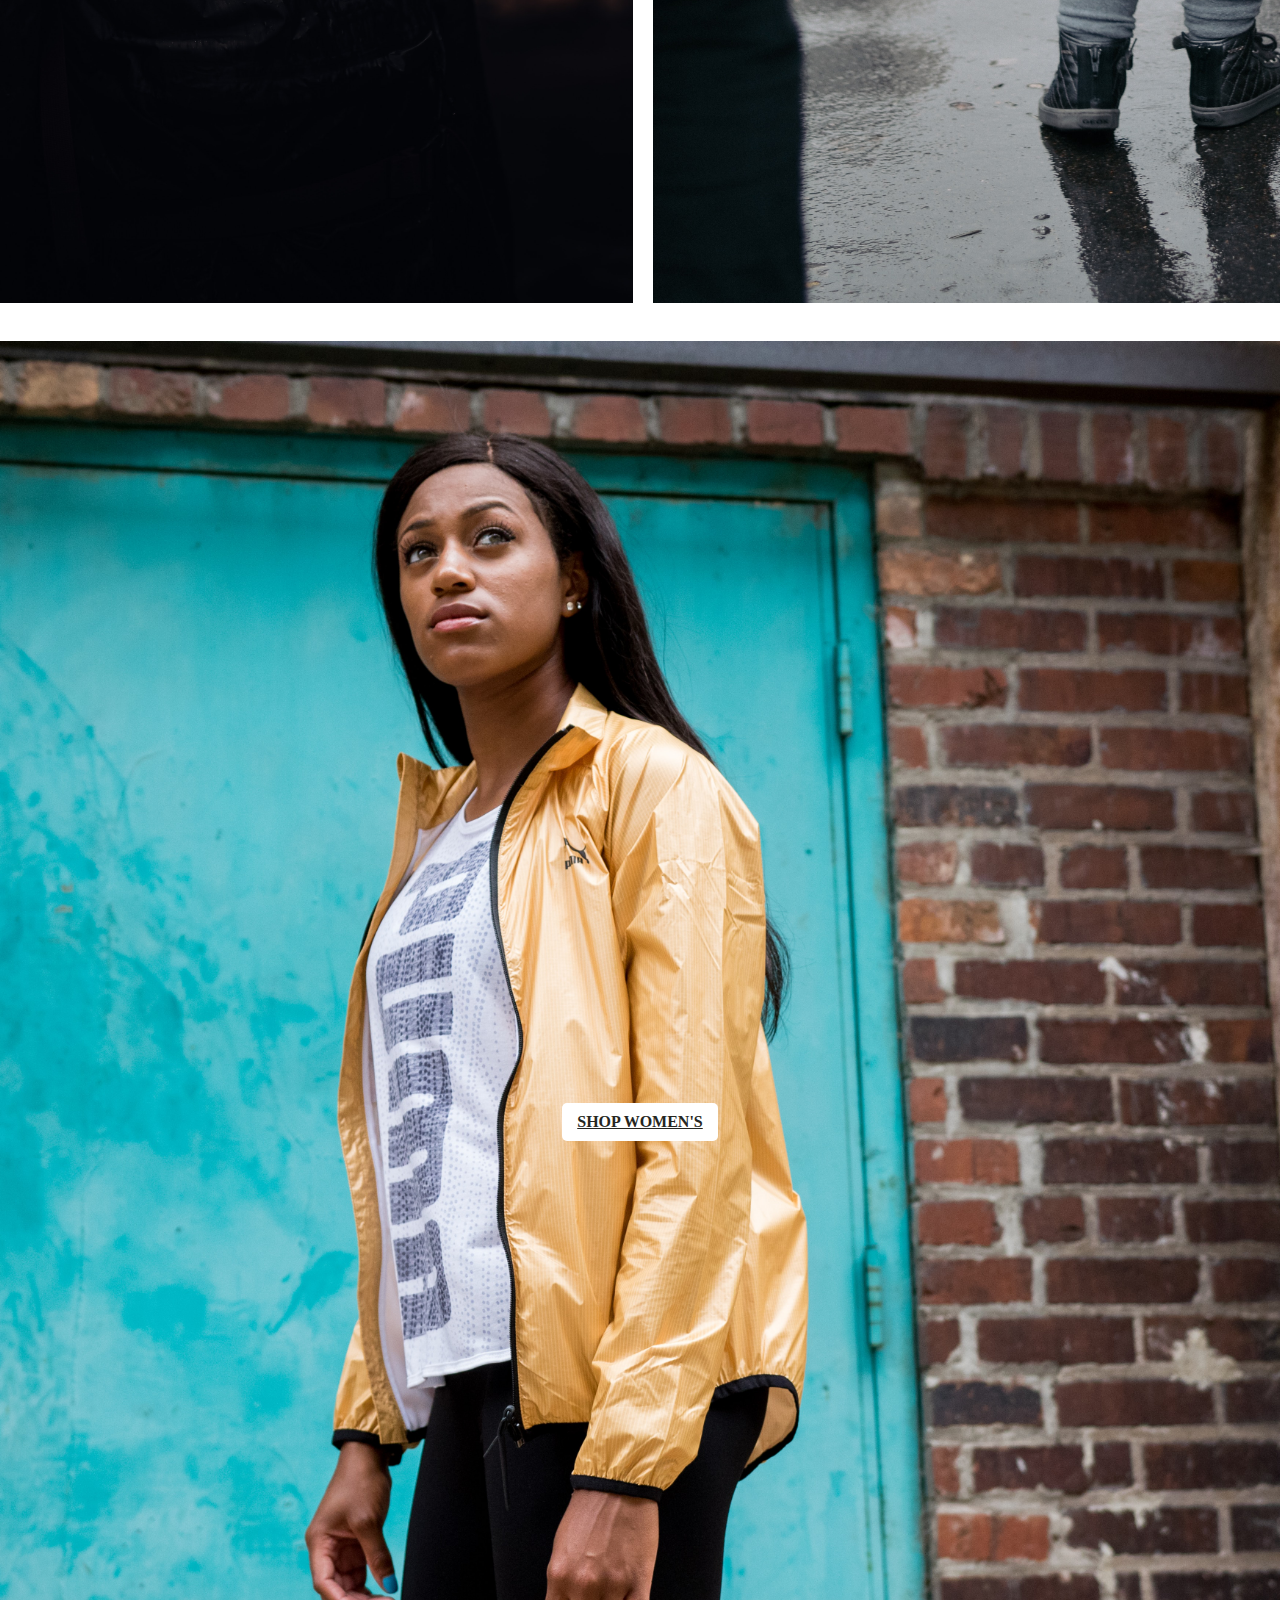
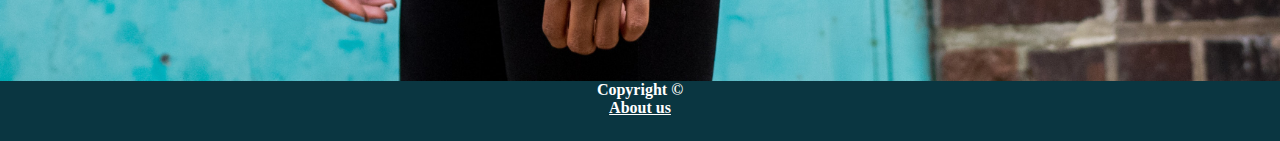
==== commit cb381070: "041121 changes" ====
--- a/index.html
+++ b/index.html
@@ -8,15 +8,17 @@
     </head>
     <body>
         <header class="header">
-            <img src="images/Icon awesome-home.png" class="home-logo" alt="Logo of a house">
+          <a href="index.html"><img src="images/Icon awesome-home.png" class="home-logo" alt="Logo of a house">
+            <a href="contact.html"><img src="images/Icon ionic-ios-mail.png" class="contact" alt="logo of letter"></a>
         <div class="right-logo">
-            <textarea id="search" name="search"></textarea>
-            <img src="images/Icon ionic-ios-man.png" class="person-logo" alt="Logo of a person">
-            <img src="images/Icon awesome-shopping-cart.png" class="cart-logo" alt="Logo of a shopping cart">
+            <textarea id="search" name="search" placeholder="Search"></textarea>
+            <a href="login.html"><img src="images/Icon ionic-ios-man.png" class="person-logo" alt="Logo of a person"></a>
+            <a href="checkout.html"><img src="images/Icon awesome-shopping-cart.png" class="cart-logo" alt="Logo of a shopping cart"></a>
         </div>
         </header>
         <section class="welcome">
-          <img src="images/RainyDays_Logo.png" class="rainydays_logo" alt="RainyDays Logo, block letters with a mountain ridge behind">
+          <a href="index.html"><img src="images/RainyDays_Logo.png" class="rainydays_logo" alt="RainyDays Logo, block letters with a mountain ridge behind">
+          </a>
         </section>
         <div class="navigation">
             <nav>
@@ -44,6 +46,7 @@
             </div>
           </section>         
      </main>
+      
      <footer>
        <div class="footer-copyright">Copyright &copy;</div>
        <a href="about.html" class="about">About us</a></div>
--- a/styles.css
+++ b/styles.css
@@ -62,6 +62,12 @@
 
 h1 {
   text-align: center;
+}
+
+.statement {
+  font-family: Cambria, Cochin, Georgia, Times, "Times New Roman", serif;
+  font-weight: lighter;
+  color: #0a3641;
 }
 
 .navigation {
@@ -136,6 +142,12 @@
   left: 5px;
 }
 
+.contact {
+  position: relative;
+  top: 18px;
+  left: 25px;
+}
+
 .right-logo {
   position: relative;
   top: 10px;
@@ -158,7 +170,7 @@
   height: 15px;
   right: 60px;
   bottom: 8px;
-  border-radius: 50px;
+  border-radius: 5px;
 }
 
 .home-card {
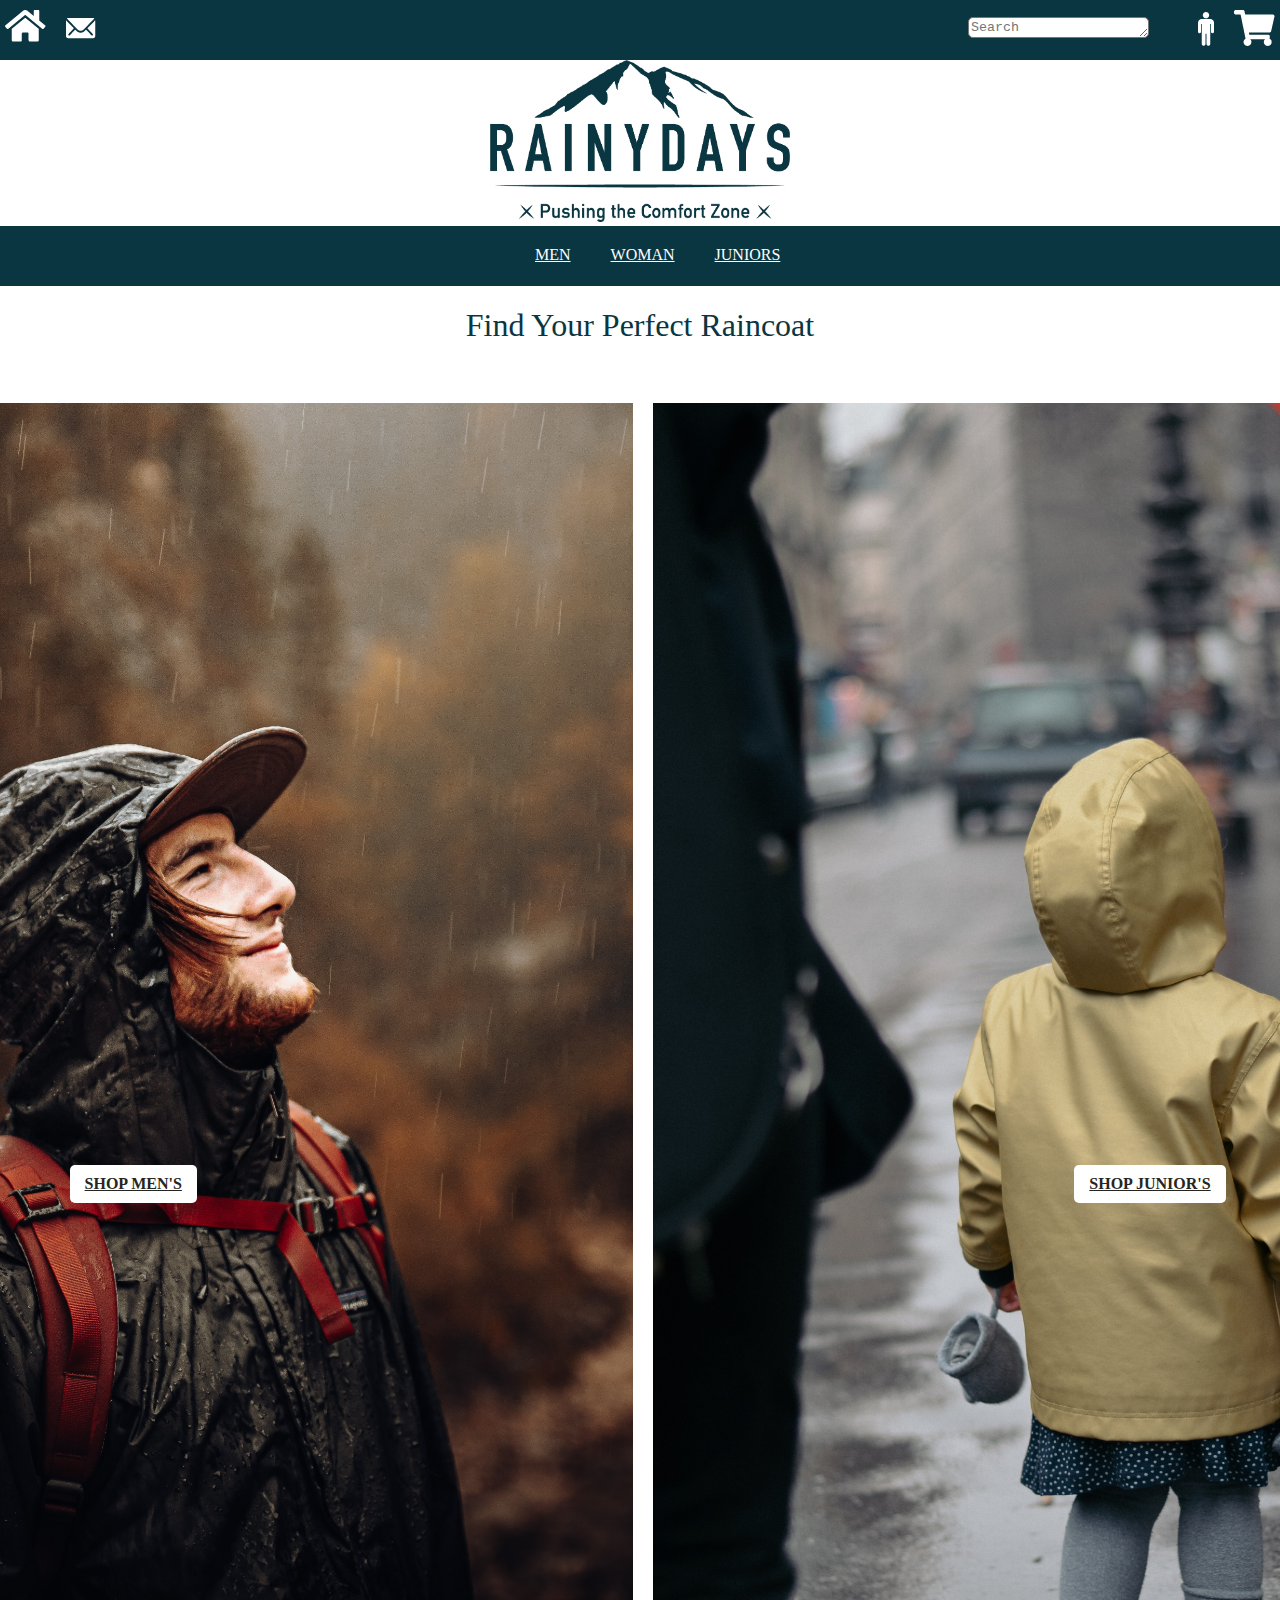
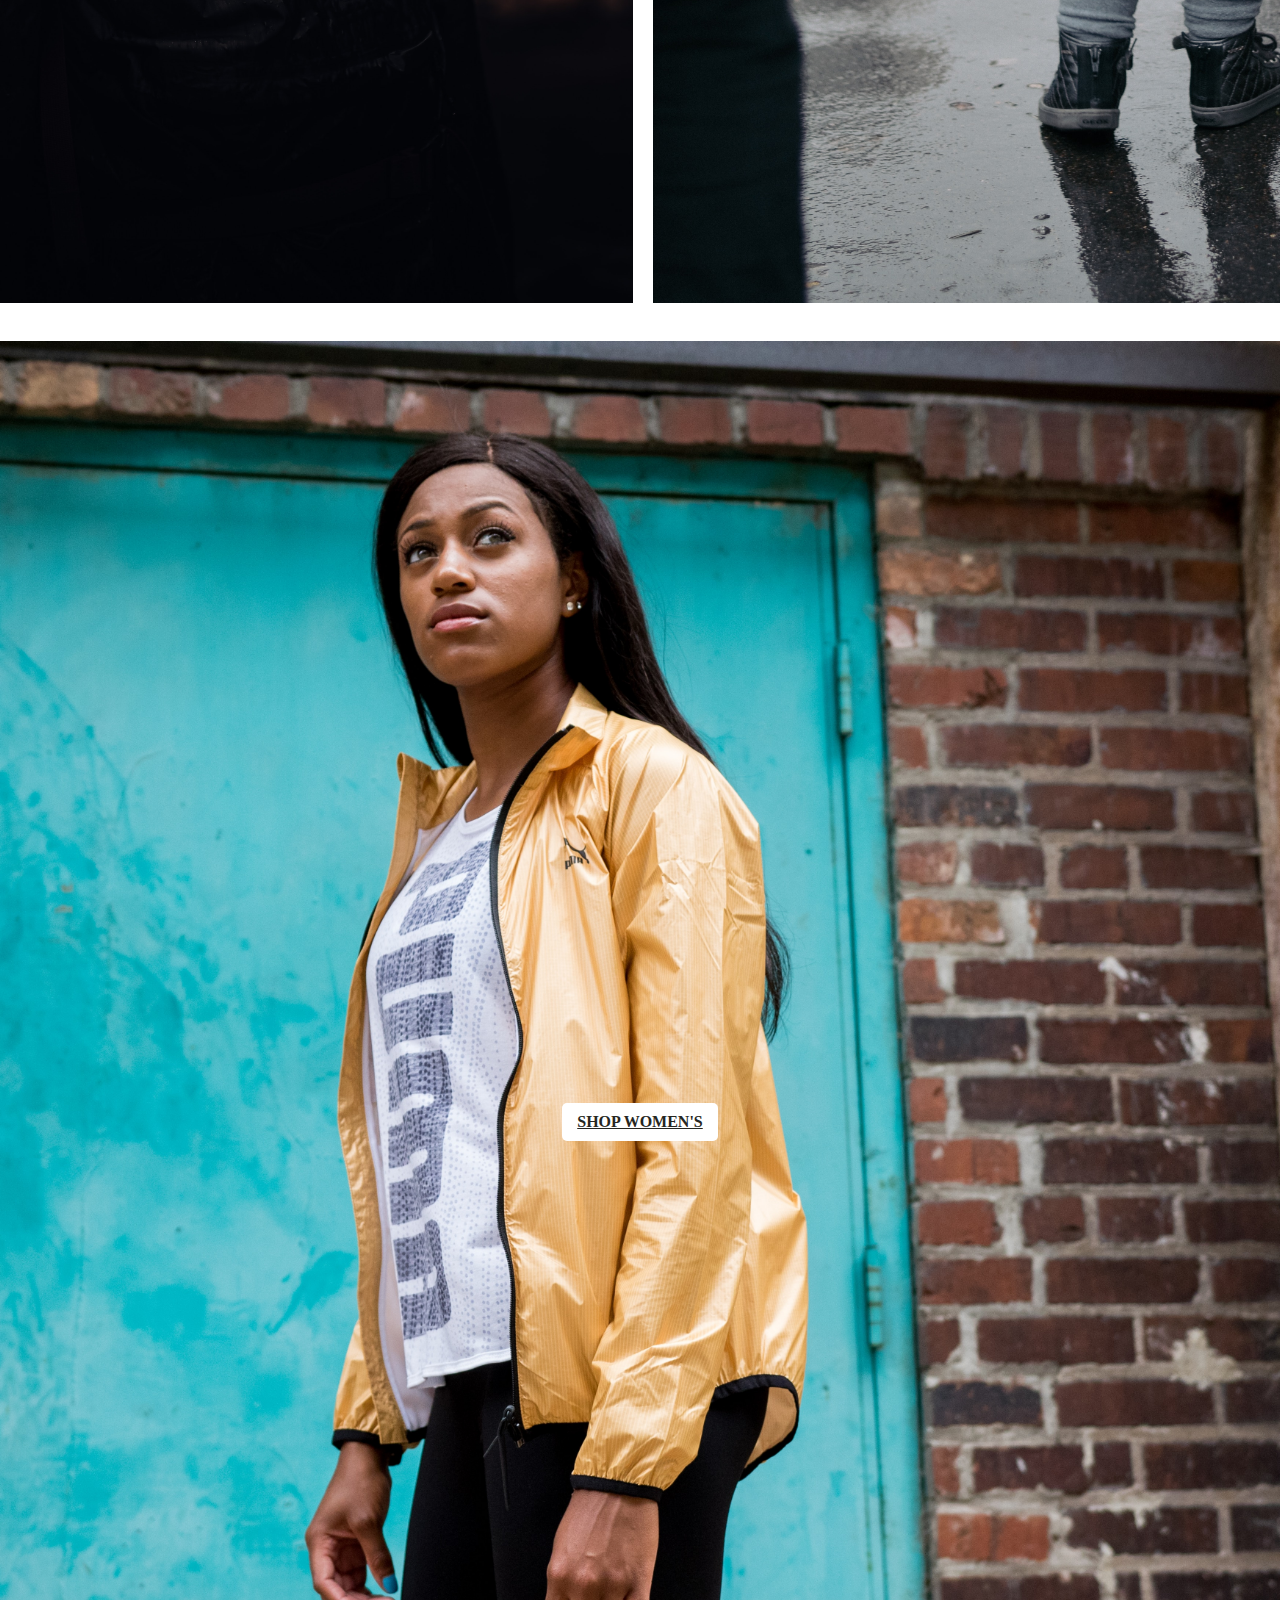
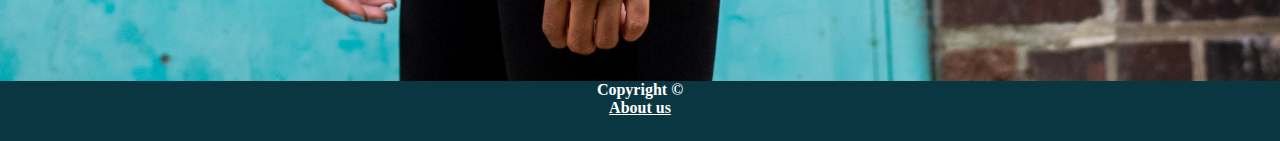
==== commit e1dbc764: "Meta update" ====
--- a/index.html
+++ b/index.html
@@ -2,7 +2,7 @@
 <html>
     <head>
         <title>Rainy Days | Home</title>
-        <meta name="description" content="This is a page for perfect raincoats">
+        <meta name="description" content="Trendy, durable and comfortable raincoats">
         <meta name="viewport" content="width=device-width, initial-scale=1.0">
         <link href="styles.css" rel="stylesheet">
     </head>
